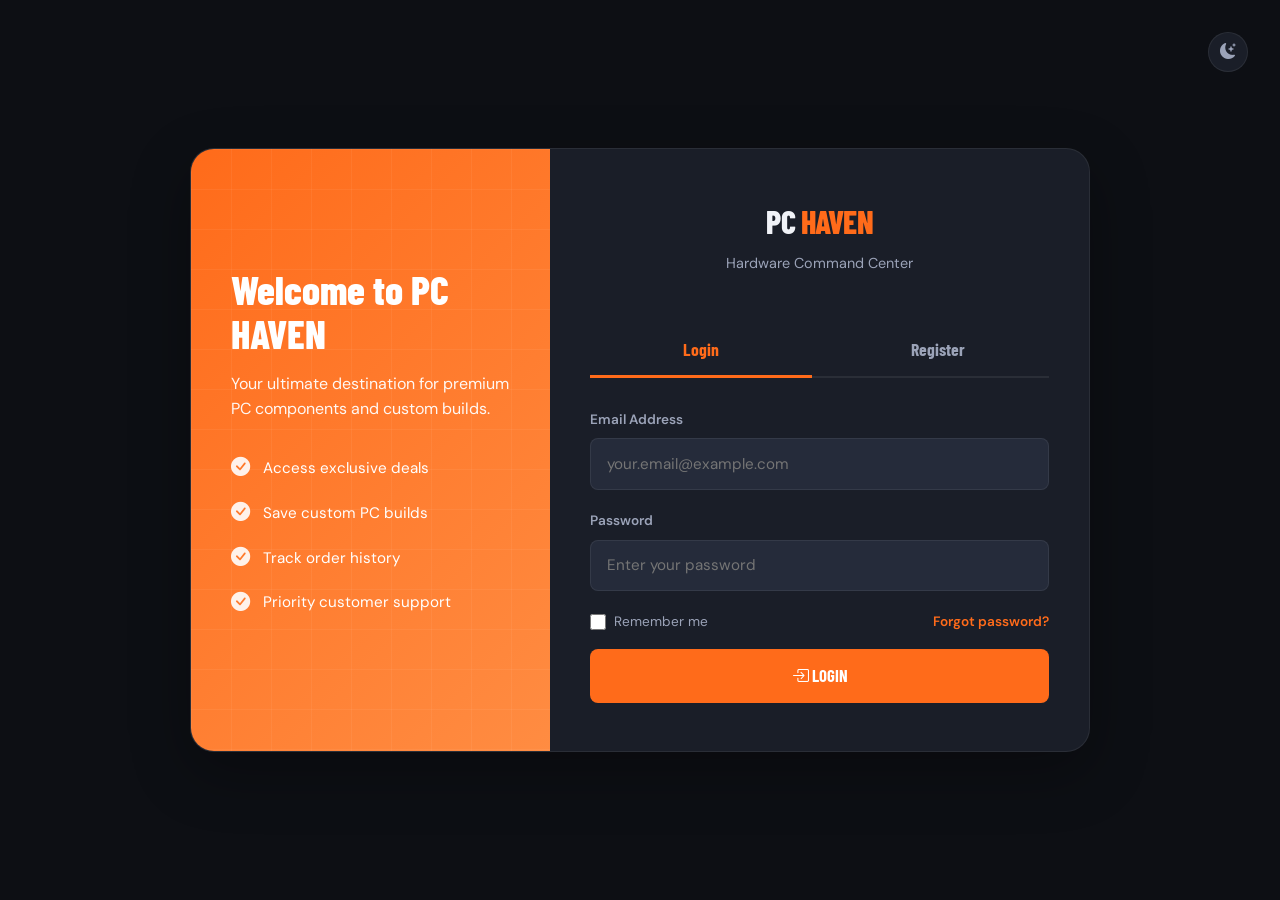
==== home.html @ cf594866 "Login page shows up first" ====
<!DOCTYPE html>
<html lang="en" data-theme="dark">

<head>
  <meta charset="UTF-8" />
  <meta name="viewport" content="width=device-width, initial-scale=1.0" />
  <title>PC HAVEN — Hardware, Builds & Tech Services</title>
  <meta name="description"
    content="Shop premium PC components, pre-built gaming rigs, and book expert technician services. PC HAVEN — your one-stop tech hub." />

  <link href="https://cdn.jsdelivr.net/npm/bootstrap@5.3.3/dist/css/bootstrap.min.css" rel="stylesheet" />
  <link href="https://cdn.jsdelivr.net/npm/bootstrap-icons@1.11.3/font/bootstrap-icons.min.css" rel="stylesheet" />
  <link
    href="https://fonts.googleapis.com/css2?family=Barlow+Condensed:wght@400;600;700;800&family=DM+Sans:wght@300;400;500;600&display=swap"
    rel="stylesheet" />
  <link href="style.css" rel="stylesheet" />
</head>

<body>

  <div class="ticker-bar">
    <div class="ticker-inner" id="ticker-content">
    </div>
  </div>

  <nav id="mainNav">
    <div class="container d-flex align-items-center justify-content-between py-2">
      <a class="navbar-brand" href="#">PC <span>HAVEN</span></a>

      <div class="d-none d-lg-flex align-items-center gap-2">
        <a class="nav-link active" href="#hero">Home</a>
        <a class="nav-link" href="#categories">Shop</a>
        <a class="nav-link" href="#pc-builder">PC Builder</a>
        <a class="nav-link" href="#services">Tech Services</a>
        <a class="nav-link" href="#promo">Deals</a>
      </div>

      <div class="d-flex align-items-center gap-3">
        <div class="nav-search d-none d-sm-block">
          <i class="bi bi-search search-icon"></i>
          <input type="text" placeholder="Search setups, parts..." />
        </div>

        <button class="theme-toggle" id="themeToggle" title="Toggle Light/Dark Mode">
          <i class="bi bi-moon-stars-fill"></i>
        </button>

        <div id="userSection">
          <!-- Will be populated by JavaScript -->
        </div>

        <button class="cart-btn" id="cartToggleBtn">
          <i class="bi bi-cpu-fill"></i> Cart
          <span class="cart-count" id="cartCountBadge">0</span>
        </button>
      </div>
    </div>
  </nav>

  <header id="hero" class="hero-section">
    <div class="hero-bg"></div>
    <div class="hero-grid"></div>
    <div class="container hero-content">
      <div class="row align-items-center g-5">
        <div class="col-lg-7">
          <div class="hero-eyebrow">Next-Gen Custom Rigs Enroute</div>
          <h1 class="hero-heading">FORGE YOUR <span class="accent-word">PERFORMANCE</span> SYSTEM.</h1>
          <p class="hero-sub">Premium hardware architectures, on-demand hardware technicians, and optimized engineering
            ready to lift your machine's potential.</p>
          <div class="d-flex flex-wrap gap-3">
            <a href="#featured" class="btn btn-hero-primary">Explore Inventory</a>
            <a href="#services" class="btn btn-hero-secondary">Book Technician</a>
          </div>
          <div class="hero-stats">
            <div>
              <div class="hero-stats-num">4.9<span>★</span></div>
              <div class="hero-stat-label">Client Rating</div>
            </div>
            <div>
              <div class="hero-stats-num">25k<span>+</span></div>
              <div class="hero-stat-label">Systems Built</div>
            </div>
          </div>
        </div>
        <div class="col-lg-5 d-none d-lg-block">
          <div class="hero-card-float">
            <div class="badge-featured">Rig of the Month</div>
            <img src="https://images.unsplash.com/photo-1587202372775-e229f172b9d7?w=500&q=80" alt="Raven Edition Rig"
              class="img-fluid rounded" />
            <div class="hero-card-title">HAVEN Raven Edition v4</div>
            <div class="hero-card-sub">RTX 5080 • Ryzen 9 9950X • 64GB DDR5 • 2TB NVMe</div>
            <div class="d-flex justify-content-between align-items-center">
              <span class="hero-card-price">₱139,944<span class="old-price">₱162,344</span></span>
              <button class="btn-add-cart"
                onclick="CartManager.addItem('p-hero', 'HAVEN Raven Edition v4', 139944, '💾')">Deploy Rig</button>
            </div>
          </div>
        </div>
      </div>
    </div>
  </header>

  <section id="categories" class="categories-strip py-5">
    <div class="container">
      <div class="d-flex justify-content-between align-items-end mb-4">
        <div>
          <div class="section-eyebrow">Browse Hardware Categories</div>
          <h2 class="section-title">Component Matrix</h2>
        </div>
      </div>
      <div class="row g-3" id="categories-grid">
      </div>
    </div>
  </section>

  <section id="featured" class="py-5">
    <div class="container">
      <div class="d-flex flex-column flex-md-row justify-content-between align-md-items-end gap-3 mb-4">
        <div>
          <div class="section-eyebrow">Hot-Swappable Upgrades</div>
          <h2 class="section-title mb-0">Trending Architecture</h2>
        </div>
        <div class="d-flex flex-wrap gap-2" id="filter-tabs">
        </div>
      </div>
      <div class="row g-4" id="products-grid"></div>
    </div>
  </section>

  <section id="pc-builder" class="pc-builder-section py-5">
    <div class="container">
      <div class="text-center max-w-xl mx-auto mb-5">
        <div class="section-eyebrow justify-content-center">Custom Configuration System</div>
        <h2 class="section-title">Build Your Dream PC</h2>
        <p class="section-sub">Select components from each category to create your perfect custom build. Real-time compatibility checking and price calculation.</p>
      </div>
      
      <div class="row g-4">
        <div class="col-lg-8">
          <div class="builder-panel">
            <div class="builder-categories" id="builderCategories">
              <!-- Categories will be loaded here -->
            </div>
            <div class="builder-components" id="builderComponents">
              <!-- Components will be loaded here -->
            </div>
          </div>
        </div>
        
        <div class="col-lg-4">
          <div class="build-summary-card">
            <div class="build-summary-header">
              <i class="bi bi-pc-display-horizontal"></i> Your Build
            </div>
            <div id="compatibilityWarnings" class="compatibility-warnings" style="display: none;">
              <!-- Compatibility warnings will appear here -->
            </div>
            <div class="build-summary-body" id="buildSummary">
              <div class="text-center text-muted py-4">
                <i class="bi bi-cpu fs-3 d-block mb-2"></i>
                <small>Start selecting components</small>
              </div>
            </div>
            <div class="build-summary-footer">
              <div class="d-flex justify-content-between align-items-center mb-3">
                <span class="text-secondary">Total Build Cost</span>
                <span class="fw-bold text-primary fs-4" id="buildTotalPrice">₱0</span>
              </div>
              <button class="btn btn-hero-primary w-100 py-2.5" onclick="PCBuilder.addToCart()" id="addBuildToCartBtn" disabled>
                <i class="bi bi-cart-plus"></i> Add Build to Cart
              </button>
              <button class="btn btn-hero-secondary w-100 py-2 mt-2" onclick="PCBuilder.clearBuild()">
                <i class="bi bi-arrow-clockwise"></i> Clear Build
              </button>
            </div>
          </div>
        </div>
      </div>
    </div>
  </section>

  <section id="services" class="services-section py-5">
    <div class="container">
      <div class="text-center max-w-xl mx-auto mb-5">
        <div class="section-eyebrow justify-content-center">Professional Workbench</div>
        <h2 class="section-title">Expert PC Technician Services</h2>
        <p class="section-sub">Hardware conflicts, thermal repasting, clean cable architecture, and diagnosis handled
          on-site or in-lab.</p>
      </div>
      <div class="row g-4" id="services-grid">
      </div>
    </div>
  </section>

  <section id="promo" class="py-5">
    <div class="container">
      <div class="promo-banner">
        <div class="row align-items-center g-4">
          <div class="col-md-7">
            <div class="promo-eyebrow">Limited Priority Allocation</div>
            <h2 class="promo-heading">Flash Hardware Drops expiring soon!</h2>
            <p class="promo-sub">Snag curated component combinations before the inventory matrix refreshes completely.
            </p>
            <div class="countdown-wrap" id="countdown">
            </div>
          </div>
          <div class="col-md-5 text-md-end">
            <a href="#featured" class="btn btn-hero-primary px-4 py-3">Claim Flash Allocation</a>
          </div>
        </div>
      </div>
    </div>
  </section>

  <section class="trust-strip py-4">
    <div class="container">
      <div class="row g-4" id="trust-grid">
      </div>
    </div>
  </section>

  <section class="testimonials-section py-5">
    <div class="container">
      <div class="text-center mb-5">
        <div class="section-eyebrow justify-content-center">Verified Field Diagnostics</div>
        <h2 class="section-title">User Commendations</h2>
      </div>
      <div class="row g-4" id="testimonials-grid">
      </div>
    </div>
  </section>

  <section class="newsletter-section py-5">
    <div class="container">
      <div class="newsletter-box">
        <div class="section-eyebrow justify-content-center mb-2">Matrix Synchronization</div>
        <h3 class="section-title mb-2">Subscribe for Priority Drops</h3>
        <p class="section-sub mb-4 text-center mx-auto" style="max-width:440px;">Get absolute priority alerts on stock
          reallocations, custom rig tutorials, and specialized technician dispatch updates.</p>
        <form id="newsletterForm" onsubmit="event.preventDefault(); alert('Subscribed to PC HAVEN stock alerts!');">
          <div class="newsletter-input-group">
            <input type="email" class="newsletter-input" placeholder="Secure email address..." required />
            <button type="submit" class="btn-subscribe">Synchronize</button>
          </div>
        </form>
      </div>
    </div>
  </section>

  <footer>
    <div class="container">
      <div class="row g-4">
        <div class="col-lg-4 col-md-6">
          <div class="footer-brand">PC <span>HAVEN</span></div>
          <p class="footer-desc">The high-fidelity hardware, building, and expert maintenance system configured to
            provide premium computing setups.</p>
          <div class="footer-social">
            <a href="#" class="social-btn"><i class="bi bi-discord"></i></a>
            <a href="#" class="social-btn"><i class="bi bi-youtube"></i></a>
            <a href="#" class="social-btn"><i class="bi bi-twitter-x"></i></a>
          </div>
        </div>
        <div class="col-lg-2 col-md-6">
          <h5 class="footer-heading">Inventory</h5>
          <ul class="footer-links">
            <li><a href="#featured">Processors</a></li>
            <li><a href="#featured">Graphics Cards</a></li>
            <li><a href="#featured">Memory & Storage</a></li>
            <li><a href="#featured">Cases & Cooling</a></li>
          </ul>
        </div>
        <div class="col-lg-2 col-md-6">
          <h5 class="footer-heading">Services</h5>
          <ul class="footer-links">
            <li><a href="#services">Custom Assembly</a></li>
            <li><a href="#services">Thermal Maintenance</a></li>
            <li><a href="#services">Diagnostic Lab</a></li>
            <li><a href="#services">On-Site Technicians</a></li>
          </ul>
        </div>
        <div class="col-lg-4 col-md-6">
          <h5 class="footer-heading">Terminal Support</h5>
          <p class="footer-desc mt-0" style="font-size:0.8rem;">Direct Comms: support@pchaven.com<br />HQ Desk: Mon -
            Sat (9:00 AM - 7:00 PM)</p>
        </div>
      </div>
      <div class="footer-divider"></div>
      <div class="d-flex flex-wrap justify-content-between align-items-center footer-bottom">
        <p class="mb-0">&copy; 2026 PC HAVEN Infrastructure Systems. All hardware client nodes secured.</p>
        <div class="d-flex gap-3">
          <a href="#">Security Protocols</a>
          <a href="#">Service License Agreement</a>
        </div>
      </div>
    </div>
  </footer>

  <div id="toast-container"></div>

  <div class="cart-drawer-overlay" id="cartOverlay"></div>
  <div class="cart-drawer" id="cartDrawer">
    <div class="cart-drawer-header">
      <div class="cart-drawer-title"><i class="bi bi-box-seam"></i> Allocated Components</div>
      <button class="drawer-close" id="cartCloseBtn"><i class="bi bi-x-lg"></i></button>
    </div>
    <div class="cart-drawer-body" id="cartDrawerItems">
    </div>
    <div class="cart-drawer-footer">
      <div class="d-flex justify-content-between align-items-center mb-3">
        <span class="text-secondary small">Subtotal Asset Valuation</span>
        <span class="fw-bold text-primary fs-5" id="cartDrawerSubtotal">₱0</span>
      </div>
      <button class="btn btn-hero-primary w-100 py-2.5 text-uppercase fw-bold"
        onclick="CartManager.checkout()">Initialize Purchase Sequence</button>
    </div>
  </div>

  <div class="modal fade" id="bookingModal" tabindex="-1" aria-hidden="true">
    <div class="modal-dialog modal-dialog-centered">
      <div class="modal-content text-start"
        style="background: var(--bg-surface); border: 1px solid var(--border); border-radius: var(--radius-card);">
        <div class="modal-header" style="border-bottom: 1px solid var(--border)">
          <h5 class="modal-title fw-bold" id="modalServiceTitle"><i class="bi bi-wrench-adjustable-circle"></i> Service
            Request</h5>
          <button type="button" class="btn-close btn-close-white" data-bs-dismiss="modal"
            id="closeBookingModalBtn"></button>
        </div>
        <div class="modal-body" style="color: var(--text-primary);">
          <form id="technicianBookingForm" onsubmit="event.preventDefault(); handleBookingSubmit();">
            <div class="mb-3">
              <label class="form-label small fw-semibold text-secondary">Target Sub-System</label>
              <input type="text" class="form-control" id="bookingServiceName" readonly
                style="background: var(--bg-muted); color: var(--text-primary); border-color: var(--border);" />
            </div>
            <div class="mb-3">
              <label class="form-label small fw-semibold text-secondary">Client Designation Name</label>
              <input type="text" class="form-control" required
                style="background: var(--bg-base); color: var(--text-primary); border-color: var(--border);" />
            </div>
            <div class="mb-3">
              <label class="form-label small fw-semibold text-secondary">Deployment Vector Date</label>
              <input type="date" class="form-control" required
                style="background: var(--bg-base); color: var(--text-primary); border-color: var(--border);" />
            </div>
            <button type="submit" class="btn btn-hero-primary w-100 mt-2">Dispatch Technician</button>
          </form>
        </div>
      </div>
    </div>
  </div>

  <script src="https://cdn.jsdelivr.net/npm/bootstrap@5.3.3/dist/js/bootstrap.bundle.min.js"></script>
  <script src="script.js"></script>
</body>

</html>
---- style.css ----
/* ============================================================
   DESIGN TOKENS & THEME SYSTEM
============================================================ */
:root {
  --accent: #FF6B1A;
  --accent-dim: #cc521200;
  --accent-glow: rgba(255, 107, 26, 0.22);
  --accent-hover: #ff832d;
  --neon-blue: #1AABFF;
  --neon-blue-glow: rgba(26, 171, 255, 0.18);
  --font-display: 'Barlow Condensed', sans-serif;
  --font-body: 'DM Sans', sans-serif;
  --radius-card: 12px;
  --radius-btn: 8px;
  --transition: 0.22s ease;
}

/* DARK THEME (default) */
[data-theme="dark"] {
  --bg-base: #0D0F14;
  --bg-surface: #14171E;
  --bg-card: #1A1E28;
  --bg-card-hover: #20253300;
  --bg-muted: #252B3A;
  --border: rgba(255, 255, 255, 0.07);
  --border-accent: rgba(255, 107, 26, 0.35);
  --text-primary: #F0F2F7;
  --text-secondary: #9BA3B8;
  --text-muted: #5C6480;
  --nav-bg: rgba(13, 15, 20, 0.92);
  --hero-overlay: linear-gradient(135deg, rgba(13, 15, 20, 0.96) 0%, rgba(13, 15, 20, 0.65) 60%, rgba(13, 15, 20, 0.3) 100%);
  --section-alt: #111318;
  --badge-sale-bg: #FF6B1A;
  --badge-sale-fg: #fff;
  --badge-new-bg: #1AABFF;
  --badge-new-fg: #fff;
  --shadow-card: 0 4px 24px rgba(0, 0, 0, 0.45);
  --shadow-hover: 0 8px 40px rgba(0, 0, 0, 0.65);
}

/* LIGHT THEME */
[data-theme="light"] {
  --bg-base: #F4F5F8;
  --bg-surface: #FFFFFF;
  --bg-card: #FFFFFF;
  --bg-card-hover: #F8F9FC;
  --bg-muted: #ECEEF4;
  --border: rgba(0, 0, 0, 0.08);
  --border-accent: rgba(255, 107, 26, 0.4);
  --text-primary: #0E1118;
  --text-secondary: #454D65;
  --text-muted: #9BA3B8;
  --nav-bg: rgba(244, 245, 248, 0.94);
  --hero-overlay: linear-gradient(135deg, rgba(244, 245, 248, 0.97) 0%, rgba(244, 245, 248, 0.75) 55%, rgba(244, 245, 248, 0.1) 100%);
  --section-alt: #ECEEF4;
  --badge-sale-bg: #FF6B1A;
  --badge-sale-fg: #fff;
  --badge-new-bg: #0e90d9;
  --badge-new-fg: #fff;
  --shadow-card: 0 2px 16px rgba(0, 0, 0, 0.09);
  --shadow-hover: 0 6px 32px rgba(0, 0, 0, 0.15);
}

/* ============================================================
   BASE
============================================================ */
*,
*::before,
*::after {
  box-sizing: border-box;
}

html {
  scroll-behavior: smooth;
}

body {
  font-family: var(--font-body);
  background: var(--bg-base);
  color: var(--text-primary);
  transition: background var(--transition), color var(--transition);
  overflow-x: hidden;
}

h1,
h2,
h3,
h4,
h5,
.display-font {
  font-family: var(--font-display);
}

a {
  color: inherit;
  text-decoration: none;
}

/* ============================================================
   SCROLLBAR
============================================================ */
::-webkit-scrollbar {
  width: 6px;
}

::-webkit-scrollbar-track {
  background: var(--bg-base);
}

::-webkit-scrollbar-thumb {
  background: var(--bg-muted);
  border-radius: 99px;
}

/* ============================================================
   NAVBAR
============================================================ */
#mainNav {
  background: var(--nav-bg);
  backdrop-filter: blur(16px) saturate(180%);
  -webkit-backdrop-filter: blur(16px) saturate(180%);
  border-bottom: 1px solid var(--border);
  position: sticky;
  top: 0;
  z-index: 1000;
  transition: all var(--transition);
}

#mainNav.scrolled {
  border-bottom-color: var(--border-accent);
  box-shadow: 0 4px 32px rgba(255, 107, 26, 0.08);
}

.navbar-brand {
  font-family: var(--font-display);
  font-size: 1.7rem;
  font-weight: 800;
  letter-spacing: -0.5px;
  color: var(--text-primary) !important;
}

.navbar-brand span {
  color: var(--accent);
}

.nav-link {
  font-size: 0.85rem;
  font-weight: 500;
  letter-spacing: 0.04em;
  text-transform: uppercase;
  color: var(--text-secondary) !important;
  padding: 0.5rem 0.9rem !important;
  border-radius: var(--radius-btn);
  transition: color var(--transition), background var(--transition);
}

.nav-link:hover,
.nav-link.active {
  color: var(--text-primary) !important;
  background: var(--bg-muted);
}

.nav-link.active {
  color: var(--accent) !important;
  background: var(--accent-glow);
}

/* Cart Badge UI */
.cart-btn {
  position: relative;
  display: inline-flex;
  align-items: center;
  gap: 0.4rem;
  background: var(--accent);
  color: #fff !important;
  border: none;
  border-radius: var(--radius-btn);
  padding: 0.42rem 1rem !important;
  font-size: 0.82rem;
  font-weight: 600;
  transition: background var(--transition), transform var(--transition);
}

.cart-btn:hover {
  background: var(--accent-hover) !important;
  transform: translateY(-1px);
}

.cart-count {
  background: #fff;
  color: var(--accent);
  font-size: 0.65rem;
  font-weight: 700;
  width: 18px;
  height: 18px;
  border-radius: 50%;
  display: flex;
  align-items: center;
  justify-content: center;
  opacity: 0;
  transform: scale(0);
  transition: all 0.2s cubic-bezier(0.34, 1.56, 0.64, 1);
}

.cart-count.visible {
  opacity: 1;
  transform: scale(1);
}

/* Search Engine Mock Input */
.nav-search {
  position: relative;
  max-width: 240px;
}

.nav-search input {
  background: var(--bg-muted);
  border: 1px solid var(--border);
  color: var(--text-primary);
  border-radius: 99px;
  padding: 0.4rem 1rem 0.4rem 2.2rem;
  font-size: 0.82rem;
  width: 100%;
  transition: border-color var(--transition), background var(--transition);
  font-family: var(--font-body);
}

.nav-search input:focus {
  outline: none;
  border-color: var(--accent);
  background: var(--bg-card);
  box-shadow: 0 0 0 3px var(--accent-glow);
}

.nav-search .search-icon {
  position: absolute;
  left: 0.7rem;
  top: 50%;
  transform: translateY(-50%);
  color: var(--text-muted);
  font-size: 0.85rem;
  pointer-events: none;
}

/* Theme Toggle Button */
.theme-toggle {
  background: var(--bg-muted);
  border: 1px solid var(--border);
  color: var(--text-secondary);
  width: 36px;
  height: 36px;
  border-radius: 50%;
  display: flex;
  align-items: center;
  justify-content: center;
  cursor: pointer;
  transition: all var(--transition);
  font-size: 1rem;
}

.theme-toggle:hover {
  border-color: var(--accent);
  color: var(--accent);
  background: var(--accent-glow);
}

/* Login Button in Nav */
.btn-login-nav {
  background: var(--bg-muted);
  border: 1px solid var(--border);
  color: var(--text-secondary);
  width: 36px;
  height: 36px;
  border-radius: 50%;
  display: flex;
  align-items: center;
  justify-content: center;
  cursor: pointer;
  transition: all var(--transition);
  font-size: 1.2rem;
  text-decoration: none;
}

.btn-login-nav:hover {
  border-color: var(--accent);
  color: var(--accent);
  background: var(--accent-glow);
}

/* User Dropdown */
.user-dropdown {
  position: relative;
}

.btn-user-nav {
  background: var(--bg-muted);
  border: 1px solid var(--border);
  color: var(--text-secondary);
  padding: 0.4rem 0.8rem;
  border-radius: 20px;
  display: flex;
  align-items: center;
  gap: 0.5rem;
  cursor: pointer;
  transition: all var(--transition);
  font-size: 0.9rem;
  font-weight: 600;
}

.btn-user-nav:hover {
  border-color: var(--accent);
  color: var(--accent);
  background: var(--accent-glow);
}

.btn-user-nav i {
  font-size: 1.2rem;
}

.user-dropdown-menu {
  position: absolute;
  top: calc(100% + 0.5rem);
  right: 0;
  background: var(--bg-card);
  border: 1px solid var(--border);
  border-radius: 12px;
  min-width: 260px;
  box-shadow: 0 10px 40px rgba(0, 0, 0, 0.3);
  opacity: 0;
  visibility: hidden;
  transform: translateY(-10px);
  transition: all 0.2s ease;
  z-index: 1000;
}

.user-dropdown-menu.show {
  opacity: 1;
  visibility: visible;
  transform: translateY(0);
}

.user-dropdown-header {
  padding: 1rem;
  display: flex;
  align-items: center;
  gap: 0.8rem;
}

.user-avatar {
  width: 40px;
  height: 40px;
  border-radius: 50%;
  background: var(--accent);
  color: white;
  display: flex;
  align-items: center;
  justify-content: center;
  font-family: var(--font-display);
  font-size: 1.2rem;
  font-weight: 700;
}

.user-name {
  font-weight: 600;
  font-size: 0.9rem;
  color: var(--text-primary);
}

.user-email {
  font-size: 0.75rem;
  color: var(--text-muted);
}

.user-dropdown-divider {
  height: 1px;
  background: var(--border);
  margin: 0.5rem 0;
}

.user-dropdown-item {
  display: flex;
  align-items: center;
  gap: 0.8rem;
  padding: 0.7rem 1rem;
  color: var(--text-secondary);
  text-decoration: none;
  font-size: 0.85rem;
  transition: all var(--transition);
}

.user-dropdown-item:hover {
  background: var(--bg-muted);
  color: var(--text-primary);
}

.user-dropdown-item.text-danger {
  color: #dc3545;
}

.user-dropdown-item.text-danger:hover {
  background: rgba(220, 53, 69, 0.1);
  color: #dc3545;
}

.user-dropdown-item i {
  font-size: 1rem;
  width: 20px;
}

/* ============================================================
   TICKER / ANNOUNCEMENT BAR
============================================================ */
.ticker-bar {
  background: var(--accent);
  color: #fff;
  font-family: var(--font-display);
  font-size: 0.8rem;
  font-weight: 600;
  letter-spacing: 0.06em;
  text-transform: uppercase;
  padding: 0.35rem 0;
  overflow: hidden;
  white-space: nowrap;
}

.ticker-inner {
  display: inline-flex;
  gap: 4rem;
  animation: ticker 28s linear infinite;
}

@keyframes ticker {
  0% {
    transform: translateX(0);
  }

  100% {
    transform: translateX(-50%);
  }
}

.ticker-bar:hover .ticker-inner {
  animation-play-state: paused;
}

/* ============================================================
   HERO SECTION
============================================================ */
.hero-section {
  position: relative;
  min-height: 85vh;
  display: flex;
  align-items: center;
  overflow: hidden;
  background-color: var(--bg-surface);
}

.hero-bg {
  position: absolute;
  inset: 0;
  background-image: url('https://images.unsplash.com/photo-1618424181497-157f25b6ddd5?w=1800&q=80');
  background-size: cover;
  background-position: center center;
  transform: scale(1.04);
  transition: transform 8s ease;
}

.hero-section:hover .hero-bg {
  transform: scale(1);
}

.hero-overlay {
  position: absolute;
  inset: 0;
  background: var(--hero-overlay);
}

.hero-grid {
  position: absolute;
  inset: 0;
  background-image:
    linear-gradient(rgba(255, 107, 26, 0.04) 1px, transparent 1px),
    linear-gradient(90deg, rgba(255, 107, 26, 0.04) 1px, transparent 1px);
  background-size: 60px 60px;
  pointer-events: none;
}

.hero-content {
  position: relative;
  z-index: 2;
}

.hero-eyebrow {
  display: inline-flex;
  align-items: center;
  gap: 0.5rem;
  background: var(--accent-glow);
  border: 1px solid var(--border-accent);
  color: var(--accent);
  font-size: 0.7rem;
  font-weight: 600;
  letter-spacing: 0.12em;
  text-transform: uppercase;
  padding: 0.3rem 0.9rem;
  border-radius: 99px;
  margin-bottom: 1.2rem;
}

.hero-heading {
  font-family: var(--font-display);
  font-size: clamp(2.8rem, 6.5vw, 5rem);
  font-weight: 800;
  line-height: 0.95;
  letter-spacing: -1px;
  margin-bottom: 1.2rem;
}

.hero-heading .accent-word {
  color: var(--accent);
}

.hero-sub {
  font-size: 1.05rem;
  color: var(--text-secondary);
  max-width: 520px;
  line-height: 1.65;
  margin-bottom: 2rem;
}

.btn-hero-primary {
  background: var(--accent);
  color: #fff;
  border: none;
  border-radius: var(--radius-btn);
  padding: 0.85rem 2rem;
  font-family: var(--font-display);
  font-size: 1.05rem;
  font-weight: 700;
  text-transform: uppercase;
  transition: all var(--transition);
  box-shadow: 0 4px 20px var(--accent-glow);
}

.btn-hero-primary:hover {
  background: var(--accent-hover);
  color: #fff;
  transform: translateY(-2px);
  box-shadow: 0 8px 32px rgba(255, 107, 26, 0.45);
}

.btn-hero-secondary {
  background: transparent;
  color: var(--text-primary);
  border: 1px solid var(--border);
  border-radius: var(--radius-btn);
  padding: 0.85rem 1.6rem;
  font-family: var(--font-display);
  font-size: 1.05rem;
  font-weight: 600;
  text-transform: uppercase;
  transition: all var(--transition);
}

.btn-hero-secondary:hover {
  border-color: var(--accent);
  color: var(--accent);
  background: var(--accent-glow);
}

.hero-stats {
  display: flex;
  gap: 2.5rem;
  margin-top: 3rem;
  padding-top: 2rem;
  border-top: 1px solid var(--border);
}

.hero-stats-num {
  font-family: var(--font-display);
  font-size: 1.9rem;
  font-weight: 800;
  line-height: 1;
}

.hero-stats-num span {
  color: var(--accent);
}

.hero-stat-label {
  font-size: 0.72rem;
  color: var(--text-muted);
  text-transform: uppercase;
  letter-spacing: 0.08em;
  margin-top: 0.2rem;
}

/* Floating Rig Display Component Card */
.hero-card-float {
  background: var(--bg-card);
  border: 1px solid var(--border);
  border-radius: 16px;
  padding: 1.6rem;
  backdrop-filter: blur(12px);
  box-shadow: var(--shadow-card);
  animation: float-card 5s ease-in-out infinite;
  position: relative;
}

@keyframes float-card {

  0%,
  100% {
    transform: translateY(0);
  }

  50% {
    transform: translateY(-10px);
  }
}

.hero-card-float .badge-featured {
  position: absolute;
  top: -12px;
  left: 50%;
  transform: translateX(-50%);
  background: var(--accent);
  color: #fff;
  font-family: var(--font-display);
  font-size: 0.7rem;
  font-weight: 700;
  text-transform: uppercase;
  padding: 0.2rem 0.9rem;
  border-radius: 99px;
}

.hero-card-float img {
  width: 100%;
  max-height: 200px;
  object-fit: cover;
  margin-bottom: 1rem;
}

.hero-card-title {
  font-family: var(--font-display);
  font-size: 1.15rem;
  font-weight: 700;
}

.hero-card-sub {
  font-size: 0.78rem;
  color: var(--text-secondary);
  margin-bottom: 1rem;
}

.hero-card-price {
  font-family: var(--font-display);
  font-size: 1.5rem;
  font-weight: 800;
  color: var(--accent);
}

.hero-card-price .old-price {
  font-size: 0.9rem;
  color: var(--text-muted);
  text-decoration: line-through;
  font-weight: 400;
  margin-left: 0.4rem;
}

/* ============================================================
   CATEGORIES MATRIX STRIP
============================================================ */
.categories-strip {
  background: var(--section-alt);
}

.cat-card {
  background: var(--bg-card);
  border: 1px solid var(--border);
  border-radius: var(--radius-card);
  padding: 1.4rem 1rem;
  text-align: center;
  cursor: pointer;
  transition: all var(--transition);
  position: relative;
  overflow: hidden;
}

.cat-card::before {
  content: '';
  position: absolute;
  bottom: 0;
  left: 0;
  right: 0;
  height: 2px;
  background: var(--accent);
  transform: scaleX(0);
  transition: transform var(--transition);
}

.cat-card:hover {
  border-color: var(--border-accent);
  transform: translateY(-3px);
  box-shadow: var(--shadow-hover);
}

.cat-card:hover::before {
  transform: scaleX(1);
}

.cat-icon {
  width: 48px;
  height: 48px;
  background: var(--accent-glow);
  border: 1px solid var(--border-accent);
  border-radius: 12px;
  display: flex;
  align-items: center;
  justify-content: center;
  font-size: 1.4rem;
  margin: 0 auto 0.8rem;
  transition: all var(--transition);
}

.cat-card:hover .cat-icon {
  background: var(--accent);
  border-color: var(--accent);
  color: white;
}

.cat-name {
  font-family: var(--font-display);
  font-size: 0.9rem;
  font-weight: 700;
  text-transform: uppercase;
}

.cat-count {
  font-size: 0.72rem;
  color: var(--text-muted);
  margin-top: 0.2rem;
}

/* ============================================================
   SECTION STRUCTURAL CLASSES
============================================================ */
.section-eyebrow {
  display: inline-flex;
  align-items: center;
  gap: 0.5rem;
  font-size: 0.7rem;
  font-weight: 600;
  letter-spacing: 0.14em;
  text-transform: uppercase;
  color: var(--accent);
  margin-bottom: 0.5rem;
}

.section-eyebrow::before {
  content: '';
  display: block;
  width: 22px;
  height: 2px;
  background: var(--accent);
  border-radius: 1px;
}

.section-title {
  font-family: var(--font-display);
  font-size: clamp(1.8rem, 3.5vw, 2.6rem);
  font-weight: 800;
  line-height: 1.1;
}

.section-sub {
  font-size: 0.9rem;
  color: var(--text-secondary);
}

/* Filter Tabs Navigation buttons */
.filter-tab-btn {
  background: var(--bg-muted);
  color: var(--text-secondary);
  border: 1px solid var(--border);
  font-family: var(--font-display);
  font-weight: 700;
  font-size: 0.85rem;
  text-transform: uppercase;
  padding: 0.35rem 1rem;
  border-radius: var(--radius-btn);
  transition: all var(--transition);
}

.filter-tab-btn.active,
.filter-tab-btn:hover {
  background: var(--accent);
  color: white;
  border-color: var(--accent);
}

/* ============================================================
   PRODUCT RENDER CARDS
============================================================ */
.product-card {
  background: var(--bg-card);
  border: 1px solid var(--border);
  border-radius: var(--radius-card);
  overflow: hidden;
  transition: all var(--transition);
  display: flex;
  flex-direction: column;
  height: 100%;
}

.product-card:hover {
  border-color: var(--border-accent);
  box-shadow: var(--shadow-hover);
  transform: translateY(-4px);
}

.product-img-wrap {
  background: rgba(0, 0, 0, 0.2);
  position: relative;
  overflow: hidden;
  padding: 2rem 1.2rem;
  text-align: center;
}

.product-img-wrap .item-emoji {
  font-size: 4rem;
  display: inline-block;
  transition: transform var(--transition);
}

.product-card:hover .product-img-wrap .item-emoji {
  transform: scale(1.15) rotate(5deg);
}

/* Badge overlays stack code */
.badge-stack {
  position: absolute;
  top: 0.7rem;
  left: 0.7rem;
  display: flex;
  flex-direction: column;
  gap: 0.3rem;
  z-index: 5;
}

.badge-sale {
  background: var(--badge-sale-bg);
  color: var(--badge-sale-fg);
  font-family: var(--font-display);
  font-size: 0.68rem;
  font-weight: 700;
  padding: 0.15rem 0.5rem;
  border-radius: 4px;
}

.badge-new {
  background: var(--badge-new-bg);
  color: var(--badge-new-fg);
  font-family: var(--font-display);
  font-size: 0.68rem;
  font-weight: 700;
  padding: 0.15rem 0.5rem;
  border-radius: 4px;
}

/* Product Information Body layout setup */
.product-body {
  padding: 1.2rem;
  display: flex;
  flex-direction: column;
  flex: 1;
}

.product-category {
  font-size: 0.68rem;
  font-weight: 600;
  text-transform: uppercase;
  color: var(--accent);
  margin-bottom: 0.3rem;
}

.product-name {
  font-family: var(--font-display);
  font-size: 1.1rem;
  font-weight: 700;
  margin-bottom: 0.25rem;
  line-height: 1.3;
}

.product-spec {
  font-size: 0.78rem;
  color: var(--text-secondary);
  margin-bottom: 1rem;
}

.product-footer {
  margin-top: auto;
  display: flex;
  align-items: center;
  justify-content: space-between;
}

.product-price {
  font-family: var(--font-display);
  font-size: 1.35rem;
  font-weight: 800;
}

.btn-add-cart {
  background: var(--accent);
  color: #fff;
  border: none;
  border-radius: var(--radius-btn);
  padding: 0.45rem 1rem;
  font-size: 0.78rem;
  font-weight: 600;
  transition: all var(--transition);
}

.btn-add-cart:hover {
  background: var(--accent-hover);
}

/* ============================================================
   PC BUILDER SECTION
============================================================ */
.pc-builder-section {
  background: var(--section-alt);
}

.builder-panel {
  background: var(--bg-card);
  border: 1px solid var(--border);
  border-radius: var(--radius-card);
  overflow: hidden;
}

.builder-categories {
  display: flex;
  flex-wrap: wrap;
  gap: 0.5rem;
  padding: 1.2rem;
  border-bottom: 1px solid var(--border);
  background: var(--bg-surface);
}

.builder-cat-item {
  display: flex;
  align-items: center;
  gap: 0.5rem;
  padding: 0.6rem 1rem;
  background: var(--bg-muted);
  border: 1px solid var(--border);
  border-radius: var(--radius-btn);
  cursor: pointer;
  transition: all var(--transition);
  font-size: 0.85rem;
  font-weight: 600;
  position: relative;
}

.builder-cat-item:hover {
  border-color: var(--accent);
  background: var(--accent-glow);
  color: var(--accent);
}

.builder-cat-item.active {
  background: var(--accent);
  border-color: var(--accent);
  color: white;
}

.builder-cat-item.selected {
  border-color: #28a745;
  background: rgba(40, 167, 69, 0.1);
}

.builder-cat-item .check-icon {
  color: #28a745;
  font-size: 0.9rem;
}

.builder-components {
  padding: 1.5rem;
  min-height: 400px;
}

.builder-components-header {
  margin-bottom: 1.2rem;
}

.builder-components-header h5 {
  font-family: var(--font-display);
  font-size: 1.2rem;
  font-weight: 700;
  display: flex;
  align-items: center;
  gap: 0.5rem;
}

.builder-components-grid {
  display: grid;
  grid-template-columns: repeat(auto-fill, minmax(280px, 1fr));
  gap: 1rem;
}

.builder-component-card {
  background: var(--bg-surface);
  border: 2px solid var(--border);
  border-radius: var(--radius-card);
  padding: 1rem;
  cursor: pointer;
  transition: all var(--transition);
}

.builder-component-card:hover {
  border-color: var(--accent);
  transform: translateY(-2px);
  box-shadow: var(--shadow-hover);
}

.builder-component-card.selected {
  border-color: #28a745;
  background: rgba(40, 167, 69, 0.05);
}

.builder-component-card.has-warning {
  border-color: #ffc107;
}

.builder-component-card.out-of-stock {
  opacity: 0.5;
  cursor: not-allowed;
}

.component-emoji {
  font-size: 2rem;
}

.component-name {
  font-family: var(--font-display);
  font-size: 0.95rem;
  font-weight: 700;
  margin-bottom: 0.3rem;
}

.component-spec {
  font-size: 0.75rem;
  color: var(--text-secondary);
  margin-bottom: 0.8rem;
  line-height: 1.4;
}

.component-warning {
  font-size: 0.7rem;
  color: #ffc107;
  background: rgba(255, 193, 7, 0.1);
  padding: 0.4rem 0.6rem;
  border-radius: 4px;
  margin-bottom: 0.8rem;
  display: flex;
  align-items: center;
  gap: 0.3rem;
}

.component-price {
  font-family: var(--font-display);
  font-size: 1.1rem;
  font-weight: 800;
  color: var(--accent);
}

.component-stock {
  font-size: 0.7rem;
  color: var(--text-muted);
}

.component-stock.low {
  color: #ff6b1a;
  font-weight: 600;
}

.build-summary-card {
  background: var(--bg-card);
  border: 1px solid var(--border);
  border-radius: var(--radius-card);
  position: sticky;
  top: 80px;
  overflow: hidden;
}

.build-summary-header {
  background: var(--accent);
  color: white;
  padding: 1rem;
  font-family: var(--font-display);
  font-size: 1.1rem;
  font-weight: 700;
  display: flex;
  align-items: center;
  gap: 0.5rem;
}

.compatibility-warnings {
  padding: 1rem;
  border-bottom: 1px solid var(--border);
}

.compatibility-alert {
  padding: 0.7rem 0.9rem;
  border-radius: 8px;
  font-size: 0.8rem;
  margin-bottom: 0.5rem;
  display: flex;
  align-items: flex-start;
  gap: 0.6rem;
  line-height: 1.4;
}

.compatibility-alert:last-child {
  margin-bottom: 0;
}

.compatibility-alert i {
  font-size: 1rem;
  flex-shrink: 0;
  margin-top: 0.1rem;
}

.compatibility-error {
  background: rgba(220, 53, 69, 0.1);
  border: 1px solid rgba(220, 53, 69, 0.3);
  color: #dc3545;
}

.compatibility-warning {
  background: rgba(255, 193, 7, 0.1);
  border: 1px solid rgba(255, 193, 7, 0.3);
  color: #ffc107;
}

.compatibility-info {
  background: rgba(13, 202, 240, 0.1);
  border: 1px solid rgba(13, 202, 240, 0.3);
  color: #0dcaf0;
}

.compatibility-success {
  background: rgba(40, 167, 69, 0.1);
  border: 1px solid rgba(40, 167, 69, 0.3);
  color: #28a745;
}

.build-summary-body {
  padding: 1rem;
  max-height: 400px;
  overflow-y: auto;
}

.build-summary-item {
  padding: 0.8rem;
  background: var(--bg-surface);
  border: 1px solid var(--border);
  border-radius: 8px;
  margin-bottom: 0.8rem;
}

.build-summary-item-header {
  display: flex;
  justify-content: space-between;
  align-items: center;
  margin-bottom: 0.3rem;
}

.build-summary-cat {
  font-size: 0.7rem;
  font-weight: 600;
  text-transform: uppercase;
  color: var(--accent);
}

.build-summary-remove {
  background: none;
  border: none;
  color: var(--text-muted);
  font-size: 0.8rem;
  cursor: pointer;
  padding: 0.2rem;
  transition: color var(--transition);
}

.build-summary-remove:hover {
  color: #ff4747;
}

.build-summary-item-name {
  font-size: 0.85rem;
  font-weight: 600;
  margin-bottom: 0.3rem;
}

.build-summary-item-price {
  font-family: var(--font-display);
  font-size: 1rem;
  font-weight: 700;
  color: var(--text-primary);
}

.build-summary-footer {
  padding: 1rem;
  border-top: 1px solid var(--border);
  background: var(--bg-surface);
}

/* ============================================================
   TECHNICIAN SERVICES CARDS
============================================================ */
.service-card {
  background: var(--bg-card);
  border: 1px solid var(--border);
  border-radius: var(--radius-card);
  padding: 1.8rem 1.5rem;
  position: relative;
  overflow: hidden;
  transition: all var(--transition);
}

.service-price .text-muted {
  color: var(--text-secondary) !important;
}

.service-card:hover {
  border-color: var(--border-accent);
  box-shadow: var(--shadow-hover);
  transform: translateY(-3px);
}

.service-icon-wrap {
  width: 52px;
  height: 52px;
  background: var(--accent-glow);
  border: 1px solid var(--border-accent);
  border-radius: 14px;
  display: flex;
  align-items: center;
  justify-content: center;
  font-size: 1.5rem;
  margin-bottom: 1.1rem;
  color: var(--accent);
}

.service-card:hover .service-icon-wrap {
  background: var(--accent);
  color: #fff;
}

.service-name {
  font-family: var(--font-display);
  font-size: 1.2rem;
  font-weight: 700;
}

.service-desc {
  font-size: 0.85rem;
  color: var(--text-secondary);
  margin-bottom: 1.2rem;
}

.service-meta {
  display: flex;
  align-items: center;
  justify-content: space-between;
}

.service-price {
  font-family: var(--font-display);
  font-size: 1.1rem;
  font-weight: 700;
  color: var(--accent);
}

.btn-book-service {
  background: transparent;
  border: 1px solid var(--border-accent);
  color: var(--accent);
  border-radius: var(--radius-btn);
  padding: 0.35rem 0.9rem;
  font-size: 0.78rem;
  font-weight: 600;
  transition: all var(--transition);
}

.btn-book-service:hover {
  background: var(--accent);
  color: #fff;
}

/* ============================================================
   PROMO & COUNTDOWN STRIP 
============================================================ */
.promo-banner {
  background: linear-gradient(135deg, #1A1E28 0%, #0D0F14 100%);
  border: 1px solid var(--border);
  border-radius: 20px;
  padding: 3rem;
  position: relative;
}

.promo-eyebrow {
  font-family: var(--font-display);
  font-size: 0.72rem;
  font-weight: 700;
  text-transform: uppercase;
  color: var(--accent);
}

.promo-heading {
  font-family: var(--font-display);
  font-size: clamp(2rem, 4vw, 3.2rem);
  font-weight: 800;
}

.countdown-wrap {
  display: flex;
  gap: 0.8rem;
  margin-top: 1.2rem;
}

.countdown-unit {
  background: rgba(255, 255, 255, 0.06);
  border: 1px solid rgba(255, 255, 255, 0.1);
  border-radius: 10px;
  width: 60px;
  height: 60px;
  display: flex;
  flex-direction: column;
  align-items: center;
  justify-content: center;
}

.countdown-num {
  font-family: var(--font-display);
  font-size: 1.5rem;
  font-weight: 800;
  line-height: 1;
}

.countdown-label {
  font-size: 0.55rem;
  text-transform: uppercase;
  color: var(--text-secondary);
}

/* ============================================================
   TRUST MATRIX & COGNITIVE PROOF STRIPS
============================================================ */
.trust-strip {
  background: var(--section-alt);
}

.trust-item {
  display: flex;
  align-items: center;
  gap: 1rem;
  padding: 1rem;
}

.trust-icon {
  font-size: 1.5rem;
  color: var(--accent);
}

.trust-title {
  font-family: var(--font-display);
  font-size: 1rem;
  font-weight: 700;
}

.trust-desc {
  font-size: 0.75rem;
  color: var(--text-secondary);
}

/* Testimonials Setup */
.testimonial-card {
  background: var(--bg-card);
  border: 1px solid var(--border);
  border-radius: var(--radius-card);
  padding: 1.6rem;
}

.testimonial-text {
  font-size: 0.88rem;
  color: var(--text-secondary);
  font-style: italic;
  margin-bottom: 1rem;
}

.testimonial-author {
  display: flex;
  align-items: center;
  gap: 0.8rem;
}

.testimonial-avatar {
  width: 36px;
  height: 36px;
  background: var(--accent);
  border-radius: 50%;
  color: white;
  display: flex;
  align-items: center;
  justify-content: center;
  font-weight: bold;
  font-family: var(--font-display);
}

.testimonial-name {
  font-size: 0.85rem;
  font-weight: bold;
}

/* ============================================================
   NEWSLETTER DROPS BLOCK
============================================================ */
.newsletter-box {
  background: var(--bg-card);
  border: 1px solid var(--border);
  border-radius: 20px;
  padding: 3rem 2rem;
}

.newsletter-input-group {
  display: flex;
  gap: 0.5rem;
  max-width: 460px;
  margin: 0 auto;
}

.newsletter-input {
  flex: 1;
  background: var(--bg-muted);
  border: 1px solid var(--border);
  color: var(--text-primary);
  border-radius: var(--radius-btn);
  padding: 0.7rem 1.1rem;
}

.newsletter-input:focus {
  outline: none;
  border-color: var(--accent);
}

.btn-subscribe {
  background: var(--accent);
  color: white;
  border: none;
  padding: 0.7rem 1.4rem;
  border-radius: var(--radius-btn);
  font-family: var(--font-display);
  font-weight: 700;
  text-transform: uppercase;
}

/* ============================================================
   FOOTER SCHEMATICS 
============================================================ */
footer {
  background: var(--bg-surface);
  border-top: 1px solid var(--border);
  padding: 4rem 0 2rem;
}

.footer-brand {
  font-family: var(--font-display);
  font-size: 1.6rem;
  font-weight: 800;
}

.footer-brand span {
  color: var(--accent);
}

.footer-desc {
  font-size: 0.82rem;
  color: var(--text-secondary);
  margin-top: 0.5rem;
}

.footer-heading {
  font-family: var(--font-display);
  font-size: 0.8rem;
  font-weight: 700;
  text-transform: uppercase;
  color: var(--text-muted);
  margin-bottom: 1rem;
}

.footer-links {
  list-style: none;
  padding: 0;
}

.footer-links li {
  margin-bottom: 0.4rem;
}

.footer-links a {
  font-size: 0.85rem;
  color: var(--text-secondary);
  transition: color var(--transition);
}

.footer-links a:hover {
  color: var(--accent);
}

.footer-social {
  display: flex;
  gap: 0.6rem;
}

.social-btn {
  width: 34px;
  height: 34px;
  background: var(--bg-muted);
  border: 1px solid var(--border);
  border-radius: 8px;
  display: flex;
  align-items: center;
  justify-content: center;
  color: var(--text-secondary);
}

.social-btn:hover {
  background: var(--accent);
  color: white;
}

.footer-divider {
  border-color: var(--border);
  margin: 2rem 0 1.2rem;
}

.footer-bottom {
  font-size: 0.75rem;
  color: var(--text-muted);
}

/* ============================================================
   TOAST STACK SYSTEM 
============================================================ */
#toast-container {
  position: fixed;
  bottom: 1.5rem;
  right: 1.5rem;
  z-index: 9999;
  display: flex;
  flex-direction: column;
  gap: 0.5rem;
}

.toast-item {
  background: var(--bg-card);
  border-left: 3px solid var(--accent);
  border-radius: 8px;
  padding: 0.8rem 1.2rem;
  box-shadow: var(--shadow-card);
  display: flex;
  align-items: center;
  gap: 0.7rem;
  min-width: 260px;
  animation: toast-in 0.3s cubic-bezier(0.34, 1.56, 0.64, 1);
}

@keyframes toast-in {
  from {
    opacity: 0;
    transform: translateY(10px);
  }

  to {
    opacity: 1;
    transform: translateY(0);
  }
}

/* ============================================================
   CART DRAWER SCHEMATICS 
============================================================ */
.cart-drawer-overlay {
  position: fixed;
  inset: 0;
  background: rgba(0, 0, 0, 0.6);
  z-index: 1040;
  opacity: 0;
  pointer-events: none;
  transition: opacity var(--transition);
  backdrop-filter: blur(4px);
}

.cart-drawer-overlay.open {
  opacity: 1;
  pointer-events: all;
}

.cart-drawer {
  position: fixed;
  top: 0;
  right: 0;
  bottom: 0;
  width: min(400px, 95vw);
  background: var(--bg-surface);
  border-left: 1px solid var(--border);
  z-index: 1041;
  display: flex;
  flex-direction: column;
  transform: translateX(100%);
  transition: transform 0.3s ease;
}

.cart-drawer.open {
  transform: translateX(0);
}

.cart-drawer-header {
  padding: 1.2rem;
  border-bottom: 1px solid var(--border);
  display: flex;
  justify-content: space-between;
  align-items: center;
}

.cart-drawer-title {
  font-family: var(--font-display);
  font-size: 1.2rem;
  font-weight: 700;
}

.drawer-close {
  background: none;
  border: none;
  color: var(--text-secondary);
  font-size: 1.2rem;
}

.cart-drawer-body {
  flex: 1;
  overflow-y: auto;
  padding: 1.2rem;
}

.cart-drawer-footer {
  padding: 1.2rem;
  border-top: 1px solid var(--border);
}

.cart-item {
  display: flex;
  justify-content: space-between;
  align-items: center;
  padding: 0.8rem 0;
  border-bottom: 1px solid var(--border);
}

.cart-item-info {
  display: flex;
  flex-direction: column;
}

.cart-item-name {
  font-size: 0.88rem;
  font-weight: 600;
}

.cart-item-price {
  font-size: 0.82rem;
  color: var(--accent);
  font-weight: 700;
}

.cart-remove-btn {
  background: none;
  border: none;
  color: var(--text-muted);
  font-size: 0.9rem;
}

.cart-remove-btn:hover {
  color: #ff4747;
}

/* ============================================================
   MOBILE RESPONSIVENESS REPAIRS (Max-Width: 768px)
   ============================================================ */
@media screen and (max-width: 768px) {

  /* Stack the main grids into single columns */
  .services-grid,
  .footer-content {
    grid-template-columns: 1fr !important;
    gap: 1.5rem !important;
  }

  /* Make containers scale fluidly */
  .container {
    width: 95% !important;
    padding: 0 10px !important;
  }

  /* Adjust the stylized section header angles for smaller screens */
  .section-header {
    flex-direction: column;
    align-items: flex-start;
    gap: 1rem;
    margin-bottom: 2rem;
  }

  .title-box {
    width: 100% !important;
    transform: skew(-5deg) !important;
    /* Slightly less aggressive skew on mobile */
    padding: 12px 20px !important;
  }

  .title-box h2 {
    font-size: 1.5rem !important;
  }

  /* Adjust individual service cards for narrow viewports */
  .service-card {
    min-height: auto !important;
  }

  /* Relax the header angle inside the card so titles don't overflow */
  .card-header-decor {
    padding: 12px 15px !important;
    clip-path: polygon(0 0, 100% 0, 92% 100%, 0% 100%) !important;
  }

  .card-header-decor h3 {
    font-size: 1.2rem !important;
  }

  /* Stack price tag actions comfortably for fingers to tap */
  .price-action-area {
    flex-direction: column !important;
    align-items: stretch !important;
    gap: 1rem !important;
  }

  .price-tag-wrapper {
    width: 100% !important;
  }

  .price-tag {
    width: 100% !important;
    text-align: center;
    clip-path: polygon(0 0, 100% 0, 95% 100%, 0% 100%) !important;
  }

  .select-btn {
    width: 100% !important;
    text-align: center;
    justify-content: center;
    padding: 12px !important;
  }

  /* PC Builder Mobile Adjustments */
  .builder-categories {
    gap: 0.3rem !important;
  }

  .builder-cat-item {
    font-size: 0.75rem !important;
    padding: 0.5rem 0.7rem !important;
  }

  .builder-components-grid {
    grid-template-columns: 1fr !important;
  }

  .build-summary-card {
    position: relative !important;
    top: 0 !important;
    margin-top: 1.5rem;
  }
}

/* Extra tight fix for ultra-small phones (Max-Width: 480px) */
@media screen and (max-width: 480px) {
  .title-box h2 {
    font-size: 1.25rem !important;
  }

  .card-header-decor h3 {
    font-size: 1.1rem !important;
  }

  .service-features li {
    font-size: 0.85rem !important;
  }
}

/* ============================================================
   CUSTOM MODAL FOR CONFIRMATIONS
============================================================ */
.custom-modal-overlay {
  position: fixed;
  inset: 0;
  background: rgba(0, 0, 0, 0.7);
  backdrop-filter: blur(4px);
  z-index: 9999;
  display: flex;
  align-items: center;
  justify-content: center;
  animation: fadeIn 0.2s ease;
}

.custom-modal {
  background: var(--bg-card);
  border: 1px solid var(--border);
  border-radius: 16px;
  max-width: 450px;
  width: 90%;
  box-shadow: 0 20px 60px rgba(0, 0, 0, 0.5);
  animation: slideUp 0.3s ease;
}

.custom-modal-header {
  padding: 1.5rem;
  border-bottom: 1px solid var(--border);
  display: flex;
  align-items: center;
  gap: 0.8rem;
}

.custom-modal-header i {
  font-size: 1.5rem;
}

.custom-modal-header h5 {
  font-family: var(--font-display);
  font-size: 1.3rem;
  font-weight: 700;
  margin: 0;
}

.custom-modal-body {
  padding: 1.5rem;
}

.custom-modal-body p {
  color: var(--text-secondary);
  margin: 0;
  line-height: 1.6;
}

.custom-modal-footer {
  padding: 1rem 1.5rem;
  border-top: 1px solid var(--border);
  display: flex;
  gap: 0.8rem;
  justify-content: flex-end;
}

.btn-modal-cancel,
.btn-modal-confirm {
  padding: 0.6rem 1.5rem;
  border-radius: var(--radius-btn);
  font-weight: 600;
  font-size: 0.9rem;
  cursor: pointer;
  transition: all var(--transition);
  border: none;
}

.btn-modal-cancel {
  background: var(--bg-muted);
  color: var(--text-primary);
  border: 1px solid var(--border);
}

.btn-modal-cancel:hover {
  background: var(--bg-surface);
  border-color: var(--accent);
}

.btn-modal-confirm {
  background: var(--accent);
  color: white;
}

.btn-modal-confirm:hover {
  background: var(--accent-hover);
  transform: translateY(-1px);
}

@keyframes fadeIn {
  from { opacity: 0; }
  to { opacity: 1; }
}

@keyframes slideUp {
  from {
    opacity: 0;
    transform: translateY(20px);
  }
  to {
    opacity: 1;
    transform: translateY(0);
  }
}

/* ============================================================
   MOBILE OVERFLOW LEAK & BUTTON FIXED ARCHITECTURE
============================================================ */
@media screen and (max-width: 768px) {

  /* Prevent the root document from bleeding sideways */
  html,
  body {
    overflow-x: hidden !important;
    position: relative;
    width: 100%;
  }

  /* Standardize Bootstrap grid constraints on small viewports */
  .container,
  .container-fluid {
    width: 100% !important;
    max-width: 100% !important;
    padding-left: 15px !important;
    padding-right: 15px !important;
    overflow: hidden;
  }

  /* Safe Row compensation for Bootstrap gutter margins */
  .row {
    margin-left: -12px !important;
    margin-right: -12px !important;
  }

  .row>* {
    padding-left: 12px !important;
    padding-right: 12px !important;
  }

  /* Secure the Countdown timer cards from wrapping or spilling */
  .countdown-wrap {
    flex-wrap: wrap;
    gap: 0.5rem !important;
  }

  .countdown-unit {
    width: 50px !important;
    height: 50px !important;
  }

  .countdown-num {
    font-size: 1.2rem !important;
  }

  /* Clean up the Promo Banner padding so buttons don't clip */
  .promo-banner {
    padding: 2rem 1.2rem !important;
    text-align: center;
  }

  .promo-banner .btn {
    width: 100%;
    margin-top: 1rem;
  }

  /* Enforce hard text and layout clamping for the Newsletter input sequence */
  .newsletter-box {
    padding: 2rem 1rem !important;
  }

  .newsletter-input-group {
    flex-direction: column;
    width: 100% !important;
    gap: 0.75rem !important;
  }

  .newsletter-input {
    width: 100% !important;
  }

  .btn-subscribe {
    width: 100% !important;
    text-align: center;
  }

  /* Ensure cards stay fluid inside the viewpoint bounds */
  .product-card,
  .service-card,
  .cat-card {
    width: 100% !important;
    box-sizing: border-box !important;
  }

  /* Scale down long display titles safely to prevent text pushes */
  .hero-heading {
    font-size: 2.2rem !important;
    line-height: 1.1;
  }

  .section-title {
    font-size: 1.6rem !important;
  }
}

/* ============================================================
   MOBILE FILTER TABS OPTIMIZATION
============================================================ */
@media screen and (max-width: 768px) {

  /* Forces the filter container to expand full width below the text */
  #filter-tabs {
    width: 100% !important;
    justify-content: flex-start;
    /* Aligns buttons to the left */
    overflow-x: auto;
    /* Allows swiping if you add many categories later */
    white-space: nowrap;
    padding-bottom: 5px;
    /* Subtle padding for the scrollbar track if needed */
    scrollbar-width: none;
    /* Hides scrollbar on Firefox */
  }

  #filter-tabs::-webkit-scrollbar {
    display: none;
    /* Hides scrollbar on Chrome/Safari */
  }

  /* Adjust tab button sizes slightly so they fit comfortably on smaller displays */
  .filter-tab-btn {
    flex: 1 0 auto;
    /* Lets buttons size naturally based on content */
    text-align: center;
    font-size: 0.8rem !important;
    padding: 0.5rem 1rem !important;
  }
}
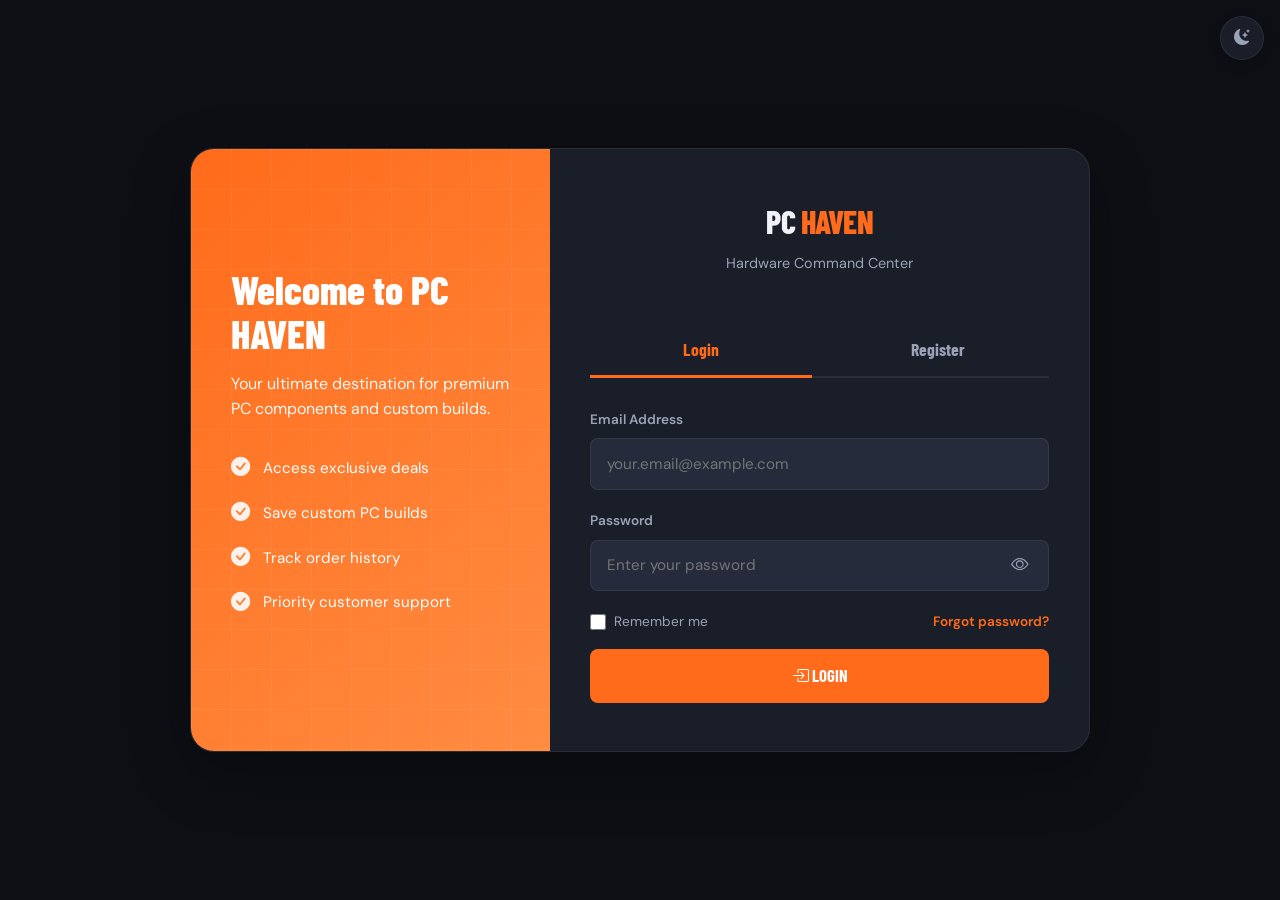
==== commit 94aae9ef: "Improved the navigation bar" ====
--- a/home.html
+++ b/home.html
@@ -1,6 +1,6 @@
 <!DOCTYPE html>
 <html lang="en" data-theme="dark">
-
+<!-- Updated: Components now include AM4/AM5 and DDR4/DDR5 support -->
 <head>
   <meta charset="UTF-8" />
   <meta name="viewport" content="width=device-width, initial-scale=1.0" />
@@ -41,7 +41,7 @@
           <input type="text" placeholder="Search setups, parts..." />
         </div>
 
-        <button class="theme-toggle" id="themeToggle" title="Toggle Light/Dark Mode">
+        <button class="theme-toggle d-none d-lg-flex" id="themeToggle" title="Toggle Light/Dark Mode">
           <i class="bi bi-moon-stars-fill"></i>
         </button>
 
@@ -53,9 +53,62 @@
           <i class="bi bi-cpu-fill"></i> Cart
           <span class="cart-count" id="cartCountBadge">0</span>
         </button>
+
+        <!-- Hamburger Menu Button (Mobile/Tablet) -->
+        <button class="hamburger-menu d-lg-none" id="hamburgerBtn" aria-label="Menu">
+          <span></span>
+          <span></span>
+          <span></span>
+        </button>
       </div>
     </div>
   </nav>
+
+  <!-- Mobile Slide-in Menu -->
+  <div class="mobile-menu-overlay" id="mobileMenuOverlay"></div>
+  <div class="mobile-menu" id="mobileMenu">
+    <div class="mobile-menu-header">
+      <h3>Menu</h3>
+      <button class="mobile-menu-close" id="mobileMenuClose">
+        <i class="bi bi-x-lg"></i>
+      </button>
+    </div>
+    
+    <div class="mobile-menu-content">
+      <!-- User Section (populated by JavaScript) -->
+      <div id="mobileUserSection"></div>
+
+      <!-- Theme Toggle -->
+      <div class="mobile-menu-item">
+        <span class="mobile-menu-label">
+          <i class="bi bi-palette"></i> Theme
+        </span>
+        <button class="theme-toggle-mobile" id="themeToggleMobile">
+          <i class="bi bi-moon-stars-fill"></i>
+        </button>
+      </div>
+
+      <!-- Navigation Links -->
+      <div class="mobile-menu-section">
+        <h4>Navigation</h4>
+        <a href="#hero" class="mobile-nav-link">
+          <i class="bi bi-house-door"></i> Home
+        </a>
+        <a href="#categories" class="mobile-nav-link">
+          <i class="bi bi-shop"></i> Shop
+        </a>
+        <a href="#pc-builder" class="mobile-nav-link">
+          <i class="bi bi-pc-display"></i> PC Builder
+        </a>
+        <a href="#services" class="mobile-nav-link">
+          <i class="bi bi-tools"></i> Tech Services
+        </a>
+        <a href="#promo" class="mobile-nav-link">
+          <i class="bi bi-tag"></i> Deals
+        </a>
+      </div>
+    </div>
+  </div>
 
   <header id="hero" class="hero-section">
     <div class="hero-bg"></div>
--- a/style.css
+++ b/style.css
@@ -256,12 +256,223 @@
   cursor: pointer;
   transition: all var(--transition);
   font-size: 1rem;
+  -webkit-tap-highlight-color: transparent;
+  -webkit-touch-callout: none;
+  -webkit-user-select: none;
+  user-select: none;
 }
 
 .theme-toggle:hover {
   border-color: var(--accent);
   color: var(--accent);
   background: var(--accent-glow);
+}
+
+.theme-toggle:active {
+  transform: scale(0.95);
+}
+
+/* Hamburger Menu Button */
+.hamburger-menu {
+  background: none;
+  border: none;
+  width: 40px;
+  height: 40px;
+  display: flex;
+  flex-direction: column;
+  justify-content: center;
+  align-items: center;
+  gap: 5px;
+  cursor: pointer;
+  padding: 0;
+  -webkit-tap-highlight-color: transparent;
+  position: relative;
+  z-index: 1001;
+}
+
+.hamburger-menu span {
+  width: 24px;
+  height: 2px;
+  background: var(--text-primary);
+  border-radius: 2px;
+  transition: all 0.3s ease;
+}
+
+.hamburger-menu:hover span {
+  background: var(--accent);
+}
+
+.hamburger-menu.active span:nth-child(1) {
+  transform: rotate(45deg) translate(7px, 7px);
+}
+
+.hamburger-menu.active span:nth-child(2) {
+  opacity: 0;
+}
+
+.hamburger-menu.active span:nth-child(3) {
+  transform: rotate(-45deg) translate(7px, -7px);
+}
+
+/* Mobile Menu Overlay */
+.mobile-menu-overlay {
+  position: fixed;
+  inset: 0;
+  background: rgba(0, 0, 0, 0.5);
+  backdrop-filter: blur(4px);
+  opacity: 0;
+  visibility: hidden;
+  transition: all 0.3s ease;
+  z-index: 1100;
+}
+
+.mobile-menu-overlay.active {
+  opacity: 1;
+  visibility: visible;
+}
+
+/* Mobile Slide-in Menu */
+.mobile-menu {
+  position: fixed;
+  top: 0;
+  right: -100%;
+  width: 300px;
+  max-width: 85vw;
+  height: 100vh;
+  background: var(--bg-card);
+  border-left: 1px solid var(--border);
+  box-shadow: -4px 0 24px rgba(0, 0, 0, 0.3);
+  transition: right 0.3s ease;
+  z-index: 1101;
+  overflow-y: auto;
+}
+
+.mobile-menu.active {
+  right: 0;
+}
+
+.mobile-menu-header {
+  display: flex;
+  justify-content: space-between;
+  align-items: center;
+  padding: 1.5rem;
+  border-bottom: 1px solid var(--border);
+  background: var(--bg-surface);
+}
+
+.mobile-menu-header h3 {
+  font-family: var(--font-display);
+  font-size: 1.3rem;
+  font-weight: 700;
+  margin: 0;
+  color: var(--text-primary);
+}
+
+.mobile-menu-close {
+  background: none;
+  border: none;
+  color: var(--text-secondary);
+  font-size: 1.5rem;
+  cursor: pointer;
+  padding: 0.5rem;
+  display: flex;
+  align-items: center;
+  justify-content: center;
+  transition: all var(--transition);
+  -webkit-tap-highlight-color: transparent;
+}
+
+.mobile-menu-close:hover {
+  color: var(--accent);
+}
+
+.mobile-menu-content {
+  padding: 1.5rem;
+}
+
+.mobile-menu-item {
+  display: flex;
+  justify-content: space-between;
+  align-items: center;
+  padding: 1rem;
+  background: var(--bg-surface);
+  border-radius: var(--radius-card);
+  margin-bottom: 1rem;
+}
+
+.mobile-menu-label {
+  display: flex;
+  align-items: center;
+  gap: 0.75rem;
+  font-weight: 600;
+  color: var(--text-primary);
+  font-size: 0.95rem;
+}
+
+.mobile-menu-label i {
+  font-size: 1.2rem;
+  color: var(--accent);
+}
+
+.theme-toggle-mobile {
+  background: var(--bg-muted);
+  border: 1px solid var(--border);
+  color: var(--text-secondary);
+  width: 40px;
+  height: 40px;
+  border-radius: 50%;
+  display: flex;
+  align-items: center;
+  justify-content: center;
+  cursor: pointer;
+  transition: all var(--transition);
+  font-size: 1.1rem;
+  -webkit-tap-highlight-color: transparent;
+}
+
+.theme-toggle-mobile:hover {
+  border-color: var(--accent);
+  color: var(--accent);
+  background: var(--accent-glow);
+}
+
+.mobile-menu-section {
+  margin-top: 1.5rem;
+}
+
+.mobile-menu-section h4 {
+  font-family: var(--font-display);
+  font-size: 0.85rem;
+  font-weight: 700;
+  text-transform: uppercase;
+  color: var(--text-secondary);
+  margin-bottom: 1rem;
+  letter-spacing: 0.05em;
+}
+
+.mobile-nav-link {
+  display: flex;
+  align-items: center;
+  gap: 1rem;
+  padding: 0.9rem 1rem;
+  color: var(--text-primary);
+  text-decoration: none;
+  border-radius: var(--radius-btn);
+  transition: all var(--transition);
+  font-weight: 500;
+  margin-bottom: 0.5rem;
+  -webkit-tap-highlight-color: transparent;
+}
+
+.mobile-nav-link:hover {
+  background: var(--bg-surface);
+  color: var(--accent);
+}
+
+.mobile-nav-link i {
+  font-size: 1.2rem;
+  color: var(--accent);
+  width: 24px;
 }
 
 /* Login Button in Nav */
@@ -819,11 +1030,31 @@
 }
 
 .product-img-wrap {
-  background: rgba(0, 0, 0, 0.2);
+  background: linear-gradient(135deg, rgba(0, 0, 0, 0.3) 0%, rgba(0, 0, 0, 0.15) 100%);
   position: relative;
   overflow: hidden;
-  padding: 2rem 1.2rem;
+  padding: 1.5rem 1rem;
   text-align: center;
+  min-height: 200px;
+  display: flex;
+  align-items: center;
+  justify-content: center;
+  border-radius: 8px 8px 0 0;
+}
+
+.product-image {
+  width: 100%;
+  height: 180px;
+  object-fit: contain;
+  object-position: center;
+  border-radius: 8px;
+  transition: transform var(--transition);
+  background: linear-gradient(135deg, rgba(255,255,255,0.02) 0%, rgba(255,255,255,0.05) 100%);
+  padding: 1rem;
+}
+
+.product-card:hover .product-image {
+  transform: scale(1.05);
 }
 
 .product-img-wrap .item-emoji {
@@ -1040,6 +1271,22 @@
 
 .component-emoji {
   font-size: 2rem;
+}
+
+.component-image {
+  width: 100%;
+  height: 120px;
+  object-fit: contain;
+  object-position: center;
+  border-radius: 6px;
+  margin-bottom: 0.5rem;
+  transition: transform var(--transition);
+  background: linear-gradient(135deg, rgba(255,255,255,0.02) 0%, rgba(255,255,255,0.05) 100%);
+  padding: 0.75rem;
+}
+
+.builder-component-card:hover .component-image {
+  transform: scale(1.03);
 }
 
 .component-name {
@@ -1771,6 +2018,29 @@
     padding: 12px !important;
   }
 
+  /* Theme Toggle Mobile Fix */
+  .theme-toggle {
+    width: 40px;
+    height: 40px;
+    font-size: 1.1rem;
+    flex-shrink: 0;
+  }
+
+  /* Navigation adjustments for mobile */
+  .nav-search {
+    max-width: 180px;
+  }
+
+  .nav-search input {
+    font-size: 0.85rem;
+    padding: 0.5rem 0.7rem 0.5rem 2rem;
+  }
+
+  .cart-btn {
+    font-size: 0.75rem;
+    padding: 0.4rem 0.8rem !important;
+  }
+
   /* PC Builder Mobile Adjustments */
   .builder-categories {
     gap: 0.3rem !important;
@@ -1878,6 +2148,9 @@
   cursor: pointer;
   transition: all var(--transition);
   border: none;
+  display: inline-flex;
+  align-items: center;
+  gap: 0.5rem;
 }
 
 .btn-modal-cancel {
@@ -1899,6 +2172,17 @@
 .btn-modal-confirm:hover {
   background: var(--accent-hover);
   transform: translateY(-1px);
+}
+
+.btn-modal-confirm.btn-danger {
+  background: #dc3545;
+  border-color: #dc3545;
+}
+
+.btn-modal-confirm.btn-danger:hover {
+  background: #c82333;
+  border-color: #bd2130;
+  box-shadow: 0 4px 12px rgba(220, 53, 69, 0.3);
 }
 
 @keyframes fadeIn {
